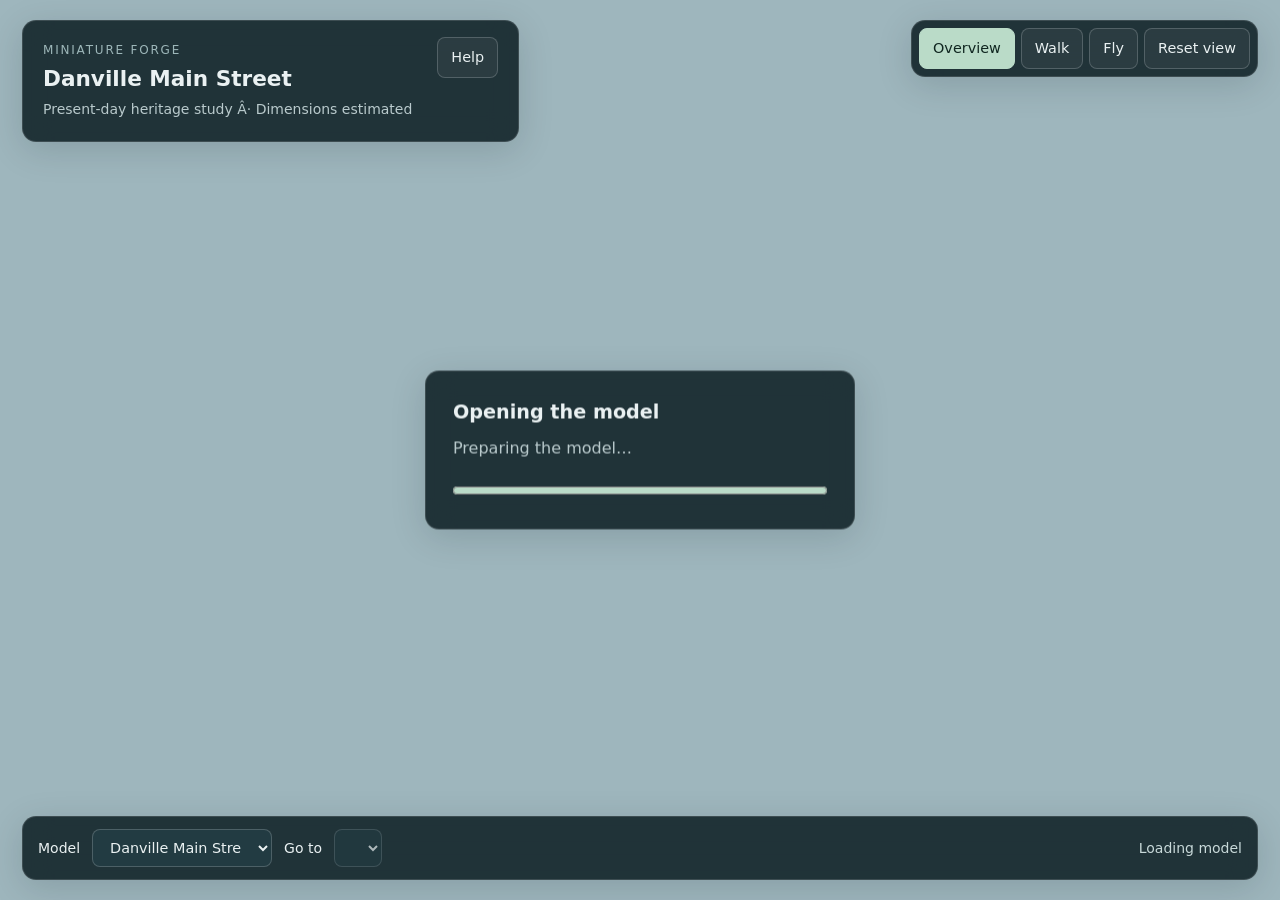
==== index.html @ bc4a452e "Publish Miniature Forge outdoor walkthrough" ====
<!doctype html><html lang="en"><head><meta charset="utf-8"><meta name="viewport" content="width=device-width,initial-scale=1"><title>Miniature Forge · Explore</title><link rel="stylesheet" href="./style.css"><script type="importmap">{"imports":{"three":"./vendor/three/build/three.module.js","three/addons/":"./vendor/three/examples/jsm/"}}</script></head>
<body><main id="world" aria-label="Interactive three dimensional model town"></main>
<header><div><span class="brand">MINIATURE FORGE</span><h1 id="scene-title">Explore the model</h1><p id="scene-description">Outdoor architectural walkthrough</p></div><button id="help" aria-label="Show navigation instructions">Help</button></header>
<nav aria-label="View mode"><button id="orbit" class="active">Overview</button><button id="walk">Walk</button><button id="fly">Fly</button><button id="reset">Reset view</button></nav>
<section id="loader" role="status"><h2>Opening the model</h2><p id="load-message">Loading editable-scene geometry…</p><progress id="progress" max="100" value="0"></progress></section>
<aside id="instructions" hidden><h2>Explore the town</h2><p><strong>Walk:</strong> W A S D to move, mouse or drag to look. Hold Shift to move faster. Press Escape to release the mouse.</p><p><strong>Fly:</strong> W A S D moves through the model; Q and E move down and up. Overview uses drag and scroll.</p><p>This first version explores streets and outdoor areas. Buildings remain solid; interior access is a later phase.</p><button id="close-help">Got it</button></aside>
<footer><label for="model">Model</label><select id="model" disabled></select><label for="location">Go to</label><select id="location" disabled></select><span id="hint" role="status">Loading model</span>
<div id="touch-pad" hidden aria-label="Movement controls"><button data-key="KeyW">W</button><div><button data-key="KeyA">A</button><button data-key="KeyS">S</button><button data-key="KeyD">D</button></div></div></footer><div id="crosshair" hidden aria-hidden="true">+</div>
<script type="module" src="./app.mjs"></script></body></html>
---- style.css ----
:root{font:16px/1.45 system-ui,sans-serif;color:#eaf1f2;background:#203138}*{box-sizing:border-box}body{margin:0;overflow:hidden}#world,canvas{position:fixed;inset:0;width:100%;height:100%;display:block;touch-action:none}header,nav,footer,aside,#loader{position:fixed;z-index:2;background:#14262be8;border:1px solid #ffffff21;backdrop-filter:blur(14px);border-radius:14px;box-shadow:0 8px 35px #09151c25}header{left:22px;top:20px;padding:16px 20px;display:flex;gap:25px;align-items:flex-start;max-width:calc(100% - 44px)}.brand{font-size:.75rem;letter-spacing:.15em;color:#9db7b9}h1{font-size:1.35rem;margin:3px 0}p{margin:5px 0;color:#b9cacc}header p{font-size:.875rem}button,select{font:inherit;font-size:.9rem;color:inherit;background:#ffffff0c;border:1px solid #ffffff30;border-radius:8px;padding:9px 13px;cursor:pointer}button:hover,button:focus-visible{background:#ffffff22;outline:2px solid #b9d8c7}button.active{background:#badbc8;color:#102620;border-color:#badbc8}nav{right:22px;top:20px;padding:7px;display:flex;gap:6px}footer{bottom:20px;left:22px;right:22px;display:flex;align-items:center;gap:12px;padding:12px 15px}footer label{font-size:.875rem}select{max-width:180px;background:#223b42}#hint{margin-left:auto;font-size:.875rem;color:#c8d9d9}#loader{left:50%;top:50%;transform:translate(-50%,-50%);padding:27px;width:min(430px,90%)}h2{margin:0 0 10px;font-size:1.2rem}progress{width:100%;margin-top:18px;accent-color:#badbc8}#instructions{left:22px;top:168px;width:min(430px,calc(100% - 44px));padding:24px}#instructions p{margin-bottom:13px}#crosshair{position:fixed;z-index:1;left:50%;top:50%;transform:translate(-50%,-50%);color:#fff9;font-size:1.4rem;pointer-events:none}#touch-pad{position:absolute;z-index:3;bottom:calc(100% + 16px);left:10px;text-align:center}#touch-pad button{background:#14262bcc;min-width:48px;margin:3px} [hidden]{display:none!important}@media(max-width:850px){header{padding:12px 14px;top:12px;left:12px}header p{display:none}nav{top:112px;left:12px;right:auto}footer{left:12px;right:12px;bottom:12px;flex-wrap:wrap}#hint{margin-left:0;flex-basis:100%}#instructions{top:170px;max-height:calc(100% - 300px);overflow:auto}h1{font-size:1.1rem}}
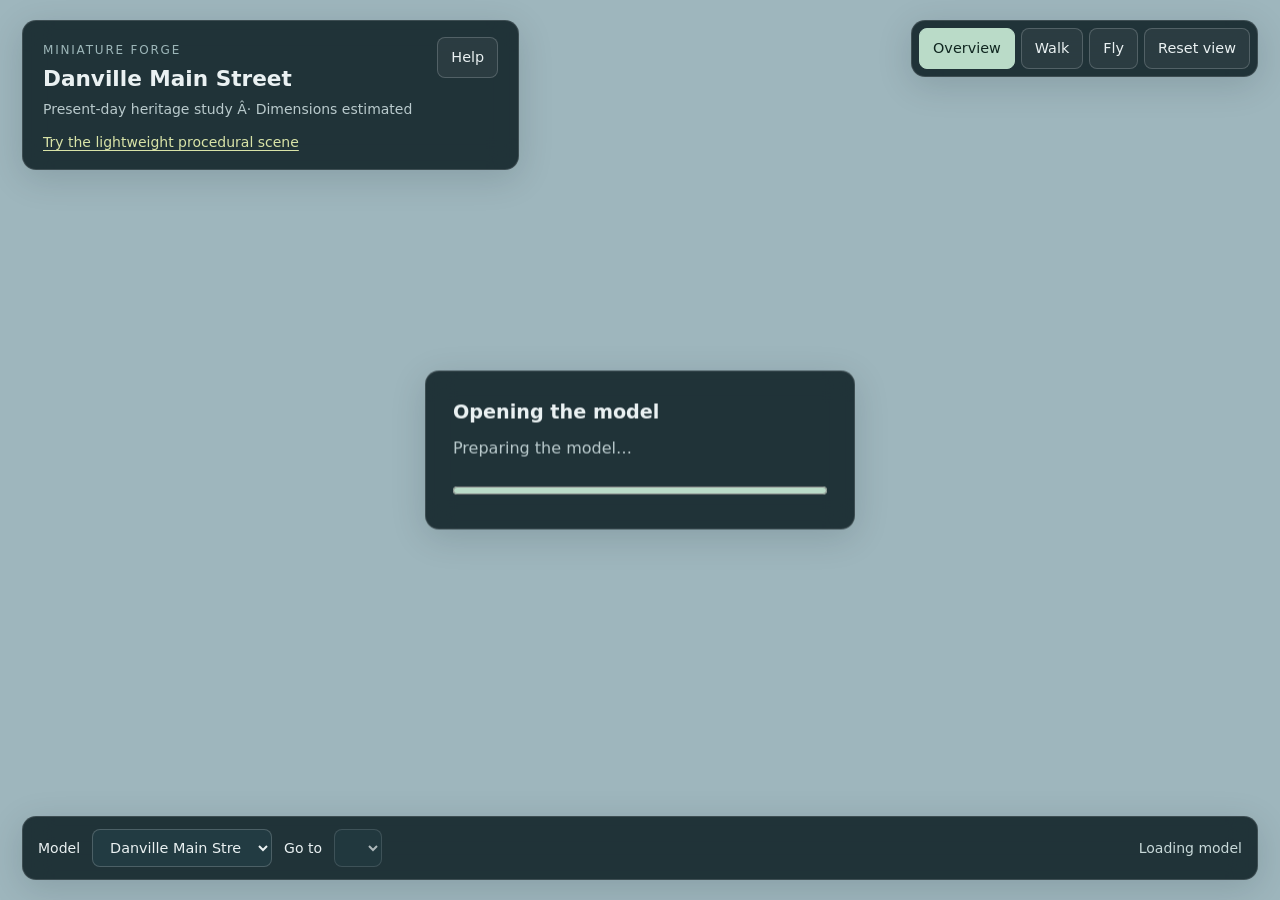
==== commit b97afa4b: "Publish Miniature Forge outdoor walkthrough" ====
--- a/index.html
+++ b/index.html
@@ -1,9 +1,9 @@
-<!doctype html><html lang="en"><head><meta charset="utf-8"><meta name="viewport" content="width=device-width,initial-scale=1"><title>Miniature Forge · Explore</title><link rel="stylesheet" href="./style.css"><script type="importmap">{"imports":{"three":"./vendor/three/build/three.module.js","three/addons/":"./vendor/three/examples/jsm/"}}</script></head>
-<body><main id="world" aria-label="Interactive three dimensional model town"></main>
-<header><div><span class="brand">MINIATURE FORGE</span><h1 id="scene-title">Explore the model</h1><p id="scene-description">Outdoor architectural walkthrough</p></div><button id="help" aria-label="Show navigation instructions">Help</button></header>
-<nav aria-label="View mode"><button id="orbit" class="active">Overview</button><button id="walk">Walk</button><button id="fly">Fly</button><button id="reset">Reset view</button></nav>
-<section id="loader" role="status"><h2>Opening the model</h2><p id="load-message">Loading editable-scene geometry…</p><progress id="progress" max="100" value="0"></progress></section>
-<aside id="instructions" hidden><h2>Explore the town</h2><p><strong>Walk:</strong> W A S D to move, mouse or drag to look. Hold Shift to move faster. Press Escape to release the mouse.</p><p><strong>Fly:</strong> W A S D moves through the model; Q and E move down and up. Overview uses drag and scroll.</p><p>This first version explores streets and outdoor areas. Buildings remain solid; interior access is a later phase.</p><button id="close-help">Got it</button></aside>
-<footer><label for="model">Model</label><select id="model" disabled></select><label for="location">Go to</label><select id="location" disabled></select><span id="hint" role="status">Loading model</span>
-<div id="touch-pad" hidden aria-label="Movement controls"><button data-key="KeyW">W</button><div><button data-key="KeyA">A</button><button data-key="KeyS">S</button><button data-key="KeyD">D</button></div></div></footer><div id="crosshair" hidden aria-hidden="true">+</div>
-<script type="module" src="./app.mjs"></script></body></html>
+<!doctype html><html lang="en"><head><meta charset="utf-8"><meta name="viewport" content="width=device-width,initial-scale=1"><title>Miniature Forge · Explore</title><link rel="stylesheet" href="./style.css"><script type="importmap">{"imports":{"three":"./vendor/three/build/three.module.js","three/addons/":"./vendor/three/examples/jsm/"}}</script></head>
+<body><main id="world" aria-label="Interactive three dimensional model town"></main>
+<header><div><span class="brand">MINIATURE FORGE</span><h1 id="scene-title">Explore the model</h1><p id="scene-description">Outdoor architectural walkthrough</p><a class="procedural-link" href="./procedural/">Try the lightweight procedural scene</a></div><button id="help" aria-label="Show navigation instructions">Help</button></header>
+<nav aria-label="View mode"><button id="orbit" class="active">Overview</button><button id="walk">Walk</button><button id="fly">Fly</button><button id="reset">Reset view</button></nav>
+<section id="loader" role="status"><h2>Opening the model</h2><p id="load-message">Loading editable-scene geometry…</p><progress id="progress" max="100" value="0"></progress></section>
+<aside id="instructions" hidden><h2>Explore the town</h2><p><strong>Walk:</strong> W A S D to move, mouse or drag to look. Hold Shift to move faster. Press Escape to release the mouse.</p><p><strong>Fly:</strong> W A S D moves through the model; Q and E move down and up. Overview uses drag and scroll.</p><p>This first version explores streets and outdoor areas. Buildings remain solid; interior access is a later phase.</p><button id="close-help">Got it</button></aside>
+<footer><label for="model">Model</label><select id="model" disabled></select><label for="location">Go to</label><select id="location" disabled></select><span id="hint" role="status">Loading model</span>
+<div id="touch-pad" hidden aria-label="Movement controls"><button data-key="KeyW">W</button><div><button data-key="KeyA">A</button><button data-key="KeyS">S</button><button data-key="KeyD">D</button></div></div></footer><div id="crosshair" hidden aria-hidden="true">+</div>
+<script type="module" src="./app.mjs"></script></body></html>
--- a/style.css
+++ b/style.css
@@ -1 +1,3 @@
-:root{font:16px/1.45 system-ui,sans-serif;color:#eaf1f2;background:#203138}*{box-sizing:border-box}body{margin:0;overflow:hidden}#world,canvas{position:fixed;inset:0;width:100%;height:100%;display:block;touch-action:none}header,nav,footer,aside,#loader{position:fixed;z-index:2;background:#14262be8;border:1px solid #ffffff21;backdrop-filter:blur(14px);border-radius:14px;box-shadow:0 8px 35px #09151c25}header{left:22px;top:20px;padding:16px 20px;display:flex;gap:25px;align-items:flex-start;max-width:calc(100% - 44px)}.brand{font-size:.75rem;letter-spacing:.15em;color:#9db7b9}h1{font-size:1.35rem;margin:3px 0}p{margin:5px 0;color:#b9cacc}header p{font-size:.875rem}button,select{font:inherit;font-size:.9rem;color:inherit;background:#ffffff0c;border:1px solid #ffffff30;border-radius:8px;padding:9px 13px;cursor:pointer}button:hover,button:focus-visible{background:#ffffff22;outline:2px solid #b9d8c7}button.active{background:#badbc8;color:#102620;border-color:#badbc8}nav{right:22px;top:20px;padding:7px;display:flex;gap:6px}footer{bottom:20px;left:22px;right:22px;display:flex;align-items:center;gap:12px;padding:12px 15px}footer label{font-size:.875rem}select{max-width:180px;background:#223b42}#hint{margin-left:auto;font-size:.875rem;color:#c8d9d9}#loader{left:50%;top:50%;transform:translate(-50%,-50%);padding:27px;width:min(430px,90%)}h2{margin:0 0 10px;font-size:1.2rem}progress{width:100%;margin-top:18px;accent-color:#badbc8}#instructions{left:22px;top:168px;width:min(430px,calc(100% - 44px));padding:24px}#instructions p{margin-bottom:13px}#crosshair{position:fixed;z-index:1;left:50%;top:50%;transform:translate(-50%,-50%);color:#fff9;font-size:1.4rem;pointer-events:none}#touch-pad{position:absolute;z-index:3;bottom:calc(100% + 16px);left:10px;text-align:center}#touch-pad button{background:#14262bcc;min-width:48px;margin:3px} [hidden]{display:none!important}@media(max-width:850px){header{padding:12px 14px;top:12px;left:12px}header p{display:none}nav{top:112px;left:12px;right:auto}footer{left:12px;right:12px;bottom:12px;flex-wrap:wrap}#hint{margin-left:0;flex-basis:100%}#instructions{top:170px;max-height:calc(100% - 300px);overflow:auto}h1{font-size:1.1rem}}
+:root{font:16px/1.45 system-ui,sans-serif;color:#eaf1f2;background:#203138}*{box-sizing:border-box}body{margin:0;overflow:hidden}#world,canvas{position:fixed;inset:0;width:100%;height:100%;display:block;touch-action:none}header,nav,footer,aside,#loader{position:fixed;z-index:2;background:#14262be8;border:1px solid #ffffff21;backdrop-filter:blur(14px);border-radius:14px;box-shadow:0 8px 35px #09151c25}header{left:22px;top:20px;padding:16px 20px;display:flex;gap:25px;align-items:flex-start;max-width:calc(100% - 44px)}.brand{font-size:.75rem;letter-spacing:.15em;color:#9db7b9}h1{font-size:1.35rem;margin:3px 0}p{margin:5px 0;color:#b9cacc}header p{font-size:.875rem}button,select{font:inherit;font-size:.9rem;color:inherit;background:#ffffff0c;border:1px solid #ffffff30;border-radius:8px;padding:9px 13px;cursor:pointer}button:hover,button:focus-visible{background:#ffffff22;outline:2px solid #b9d8c7}button.active{background:#badbc8;color:#102620;border-color:#badbc8}nav{right:22px;top:20px;padding:7px;display:flex;gap:6px}footer{bottom:20px;left:22px;right:22px;display:flex;align-items:center;gap:12px;padding:12px 15px}footer label{font-size:.875rem}select{max-width:180px;background:#223b42}#hint{margin-left:auto;font-size:.875rem;color:#c8d9d9}#loader{left:50%;top:50%;transform:translate(-50%,-50%);padding:27px;width:min(430px,90%)}h2{margin:0 0 10px;font-size:1.2rem}progress{width:100%;margin-top:18px;accent-color:#badbc8}#instructions{left:22px;top:168px;width:min(430px,calc(100% - 44px));padding:24px}#instructions p{margin-bottom:13px}#crosshair{position:fixed;z-index:1;left:50%;top:50%;transform:translate(-50%,-50%);color:#fff9;font-size:1.4rem;pointer-events:none}#touch-pad{position:absolute;z-index:3;bottom:calc(100% + 16px);left:10px;text-align:center}#touch-pad button{background:#14262bcc;min-width:48px;margin:3px} [hidden]{display:none!important}@media(max-width:850px){header{padding:12px 14px;top:12px;left:12px}header p{display:none}nav{top:112px;left:12px;right:auto}footer{left:12px;right:12px;bottom:12px;flex-wrap:wrap}#hint{margin-left:0;flex-basis:100%}#instructions{top:170px;max-height:calc(100% - 300px);overflow:auto}h1{font-size:1.1rem}}
+
+.procedural-link{display:inline-block;margin-top:7px;color:#d8e3a7;font-size:.875rem;text-underline-offset:3px}
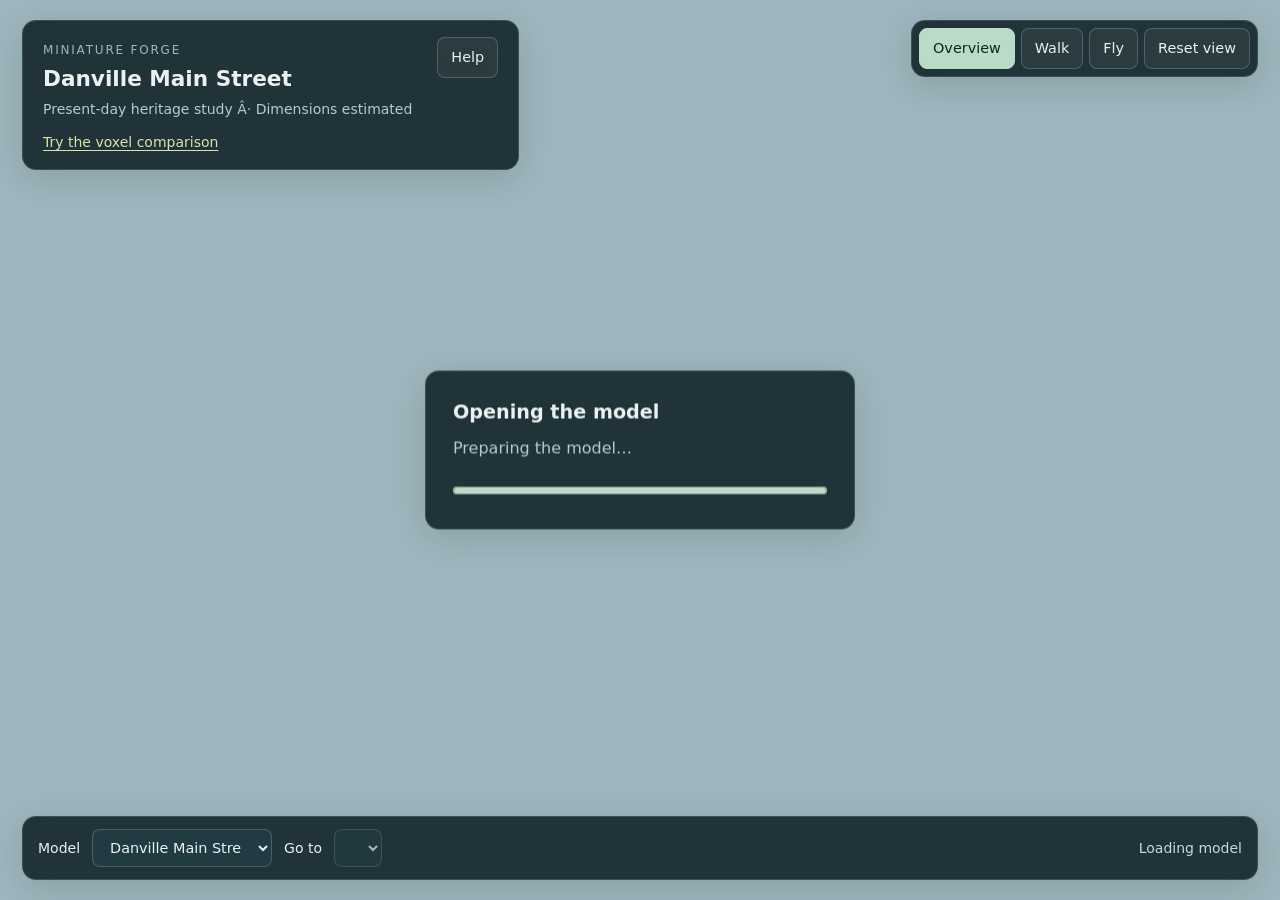
==== commit f87d6c66: "Polish voxel scale labels and promote comparison" ====
--- a/index.html
+++ b/index.html
@@ -1,6 +1,6 @@
 <!doctype html><html lang="en"><head><meta charset="utf-8"><meta name="viewport" content="width=device-width,initial-scale=1"><title>Miniature Forge · Explore</title><link rel="stylesheet" href="./style.css"><script type="importmap">{"imports":{"three":"./vendor/three/build/three.module.js","three/addons/":"./vendor/three/examples/jsm/"}}</script></head>
 <body><main id="world" aria-label="Interactive three dimensional model town"></main>
-<header><div><span class="brand">MINIATURE FORGE</span><h1 id="scene-title">Explore the model</h1><p id="scene-description">Outdoor architectural walkthrough</p><a class="procedural-link" href="./procedural/">Try the lightweight procedural scene</a></div><button id="help" aria-label="Show navigation instructions">Help</button></header>
+<header><div><span class="brand">MINIATURE FORGE</span><h1 id="scene-title">Explore the model</h1><p id="scene-description">Outdoor architectural walkthrough</p><a class="procedural-link" href="./voxel-lab/">Try the voxel comparison</a></div><button id="help" aria-label="Show navigation instructions">Help</button></header>
 <nav aria-label="View mode"><button id="orbit" class="active">Overview</button><button id="walk">Walk</button><button id="fly">Fly</button><button id="reset">Reset view</button></nav>
 <section id="loader" role="status"><h2>Opening the model</h2><p id="load-message">Loading editable-scene geometry…</p><progress id="progress" max="100" value="0"></progress></section>
 <aside id="instructions" hidden><h2>Explore the town</h2><p><strong>Walk:</strong> W A S D to move, mouse or drag to look. Hold Shift to move faster. Press Escape to release the mouse.</p><p><strong>Fly:</strong> W A S D moves through the model; Q and E move down and up. Overview uses drag and scroll.</p><p>This first version explores streets and outdoor areas. Buildings remain solid; interior access is a later phase.</p><button id="close-help">Got it</button></aside>
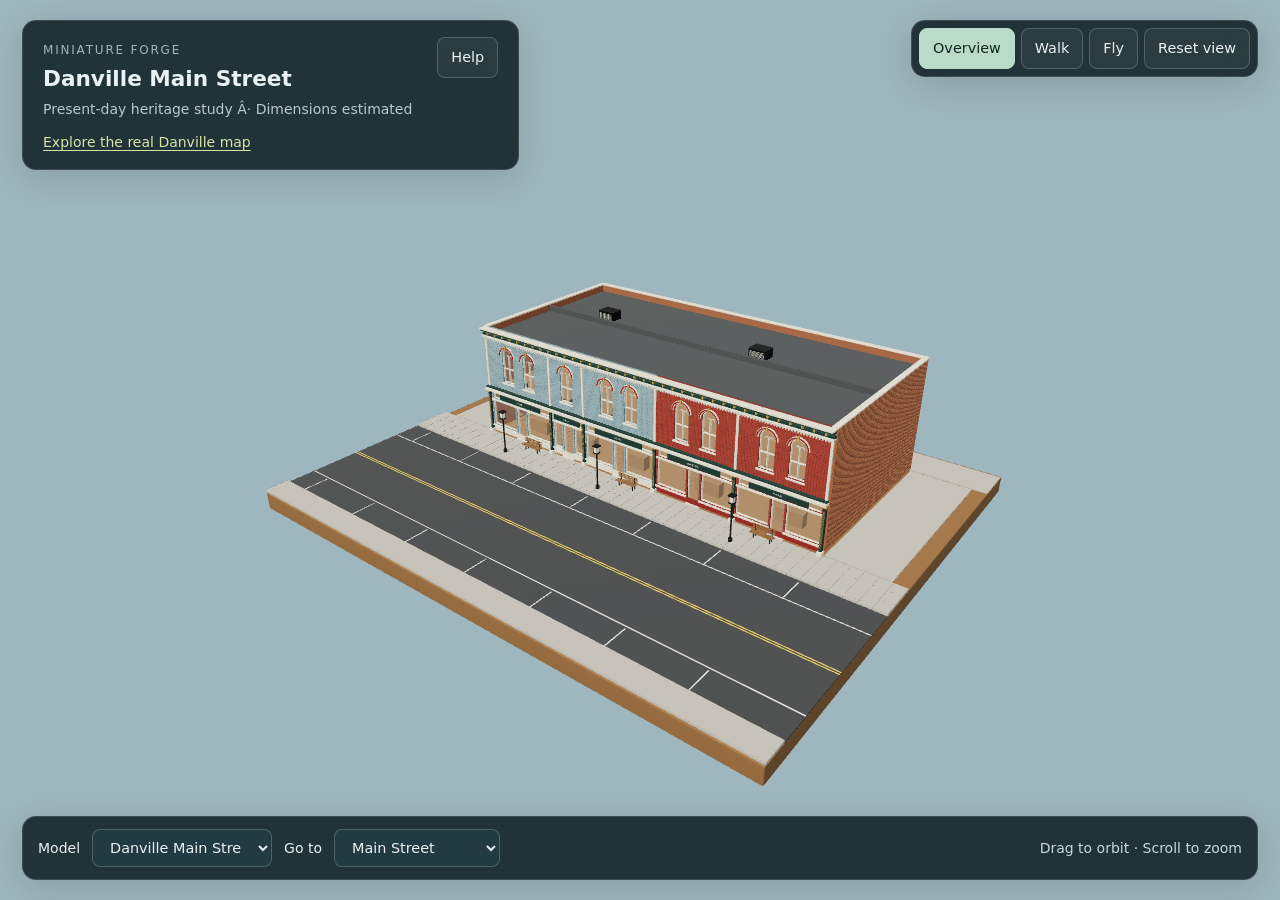
==== commit 71d9fada: "Publish Miniature Forge outdoor walkthrough" ====
--- a/index.html
+++ b/index.html
@@ -1,9 +1,9 @@
-<!doctype html><html lang="en"><head><meta charset="utf-8"><meta name="viewport" content="width=device-width,initial-scale=1"><title>Miniature Forge · Explore</title><link rel="stylesheet" href="./style.css"><script type="importmap">{"imports":{"three":"./vendor/three/build/three.module.js","three/addons/":"./vendor/three/examples/jsm/"}}</script></head>
-<body><main id="world" aria-label="Interactive three dimensional model town"></main>
-<header><div><span class="brand">MINIATURE FORGE</span><h1 id="scene-title">Explore the model</h1><p id="scene-description">Outdoor architectural walkthrough</p><a class="procedural-link" href="./voxel-lab/">Try the voxel comparison</a></div><button id="help" aria-label="Show navigation instructions">Help</button></header>
-<nav aria-label="View mode"><button id="orbit" class="active">Overview</button><button id="walk">Walk</button><button id="fly">Fly</button><button id="reset">Reset view</button></nav>
-<section id="loader" role="status"><h2>Opening the model</h2><p id="load-message">Loading editable-scene geometry…</p><progress id="progress" max="100" value="0"></progress></section>
-<aside id="instructions" hidden><h2>Explore the town</h2><p><strong>Walk:</strong> W A S D to move, mouse or drag to look. Hold Shift to move faster. Press Escape to release the mouse.</p><p><strong>Fly:</strong> W A S D moves through the model; Q and E move down and up. Overview uses drag and scroll.</p><p>This first version explores streets and outdoor areas. Buildings remain solid; interior access is a later phase.</p><button id="close-help">Got it</button></aside>
-<footer><label for="model">Model</label><select id="model" disabled></select><label for="location">Go to</label><select id="location" disabled></select><span id="hint" role="status">Loading model</span>
-<div id="touch-pad" hidden aria-label="Movement controls"><button data-key="KeyW">W</button><div><button data-key="KeyA">A</button><button data-key="KeyS">S</button><button data-key="KeyD">D</button></div></div></footer><div id="crosshair" hidden aria-hidden="true">+</div>
-<script type="module" src="./app.mjs"></script></body></html>
+<!doctype html><html lang="en"><head><meta charset="utf-8"><meta name="viewport" content="width=device-width,initial-scale=1"><title>Miniature Forge · Explore</title><link rel="stylesheet" href="./style.css"><script type="importmap">{"imports":{"three":"./vendor/three/build/three.module.js","three/addons/":"./vendor/three/examples/jsm/"}}</script></head>
+<body><main id="world" aria-label="Interactive three dimensional model town"></main>
+<header><div><span class="brand">MINIATURE FORGE</span><h1 id="scene-title">Explore the model</h1><p id="scene-description">Outdoor architectural walkthrough</p><a class="procedural-link" href="./danville-map/">Explore the real Danville map</a></div><button id="help" aria-label="Show navigation instructions">Help</button></header>
+<nav aria-label="View mode"><button id="orbit" class="active">Overview</button><button id="walk">Walk</button><button id="fly">Fly</button><button id="reset">Reset view</button></nav>
+<section id="loader" role="status"><h2>Opening the model</h2><p id="load-message">Loading editable-scene geometry…</p><progress id="progress" max="100" value="0"></progress></section>
+<aside id="instructions" hidden><h2>Explore the town</h2><p><strong>Walk:</strong> W A S D to move, mouse or drag to look. Hold Shift to move faster. Press Escape to release the mouse.</p><p><strong>Fly:</strong> W A S D moves through the model; Q and E move down and up. Overview uses drag and scroll.</p><p>This first version explores streets and outdoor areas. Buildings remain solid; interior access is a later phase.</p><button id="close-help">Got it</button></aside>
+<footer><label for="model">Model</label><select id="model" disabled></select><label for="location">Go to</label><select id="location" disabled></select><span id="hint" role="status">Loading model</span>
+<div id="touch-pad" hidden aria-label="Movement controls"><button data-key="KeyW">W</button><div><button data-key="KeyA">A</button><button data-key="KeyS">S</button><button data-key="KeyD">D</button></div></div></footer><div id="crosshair" hidden aria-hidden="true">+</div>
+<script type="module" src="./app.mjs"></script></body></html>
